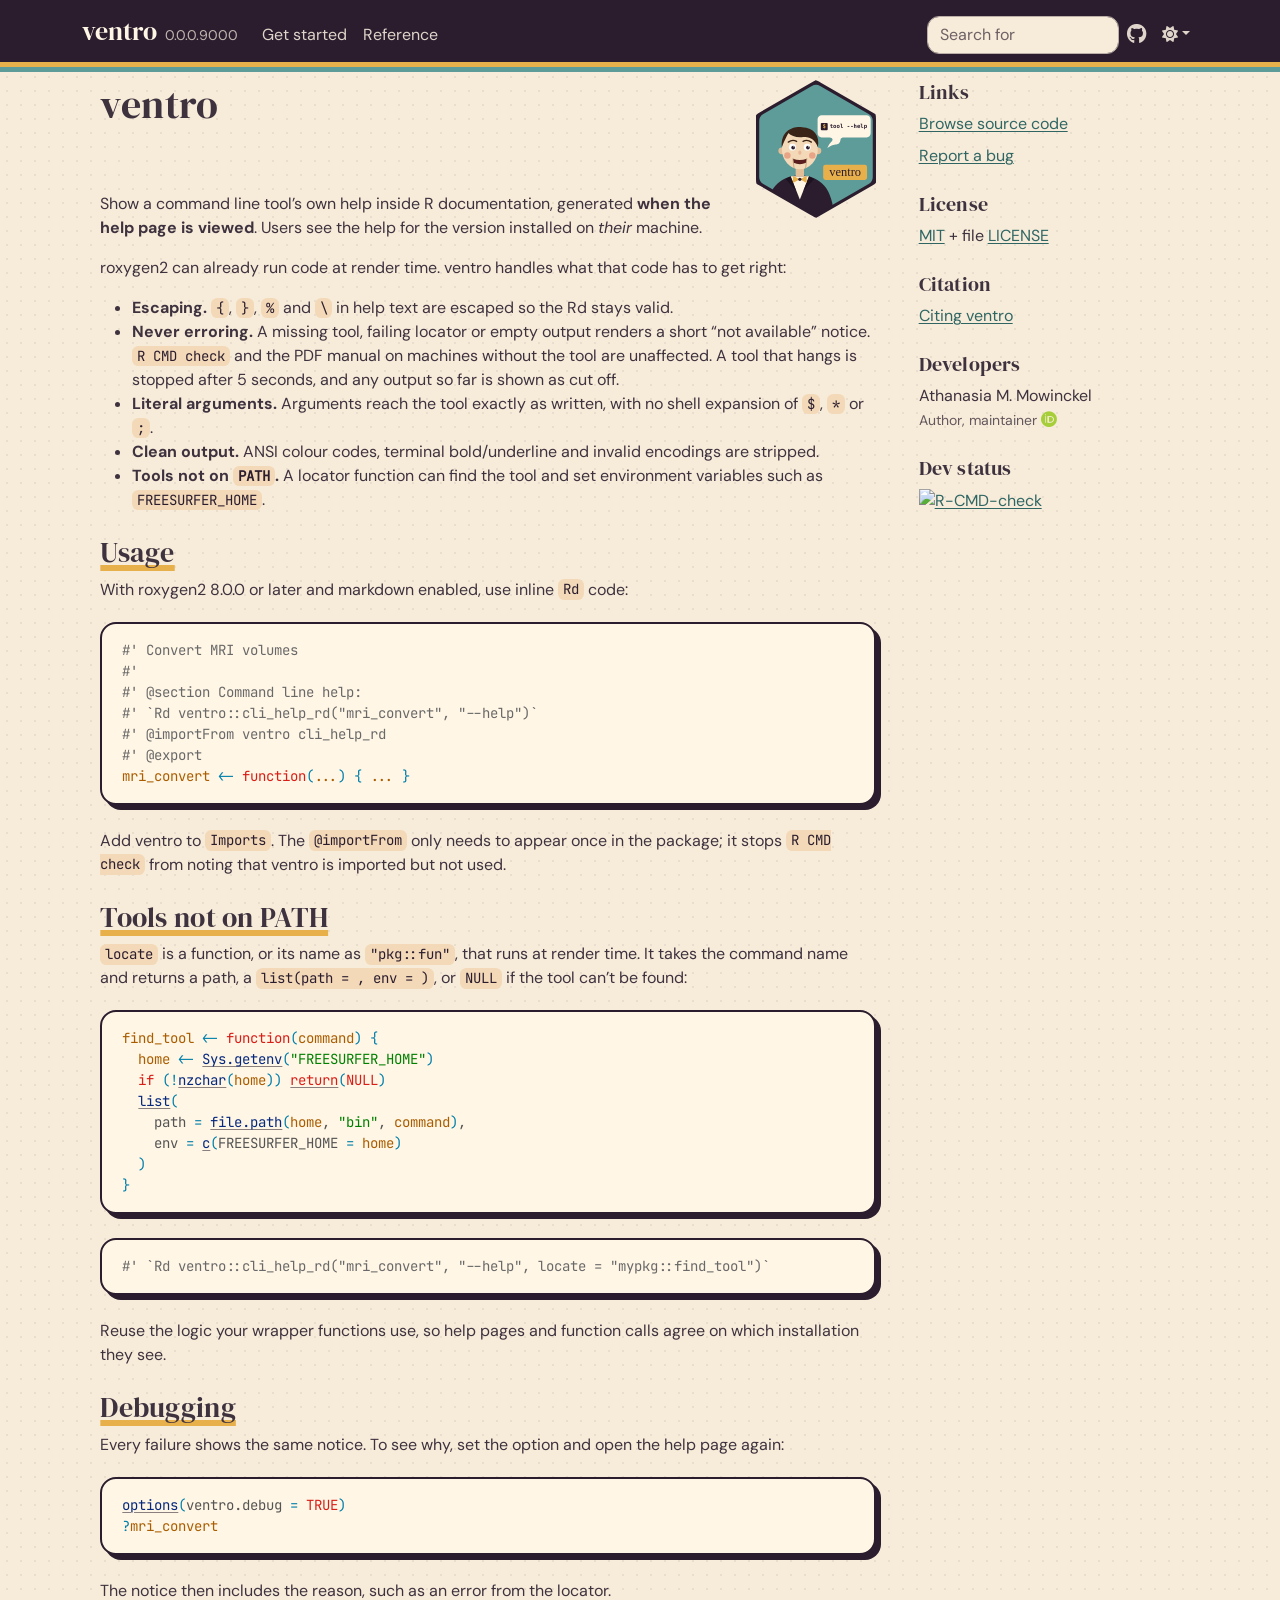
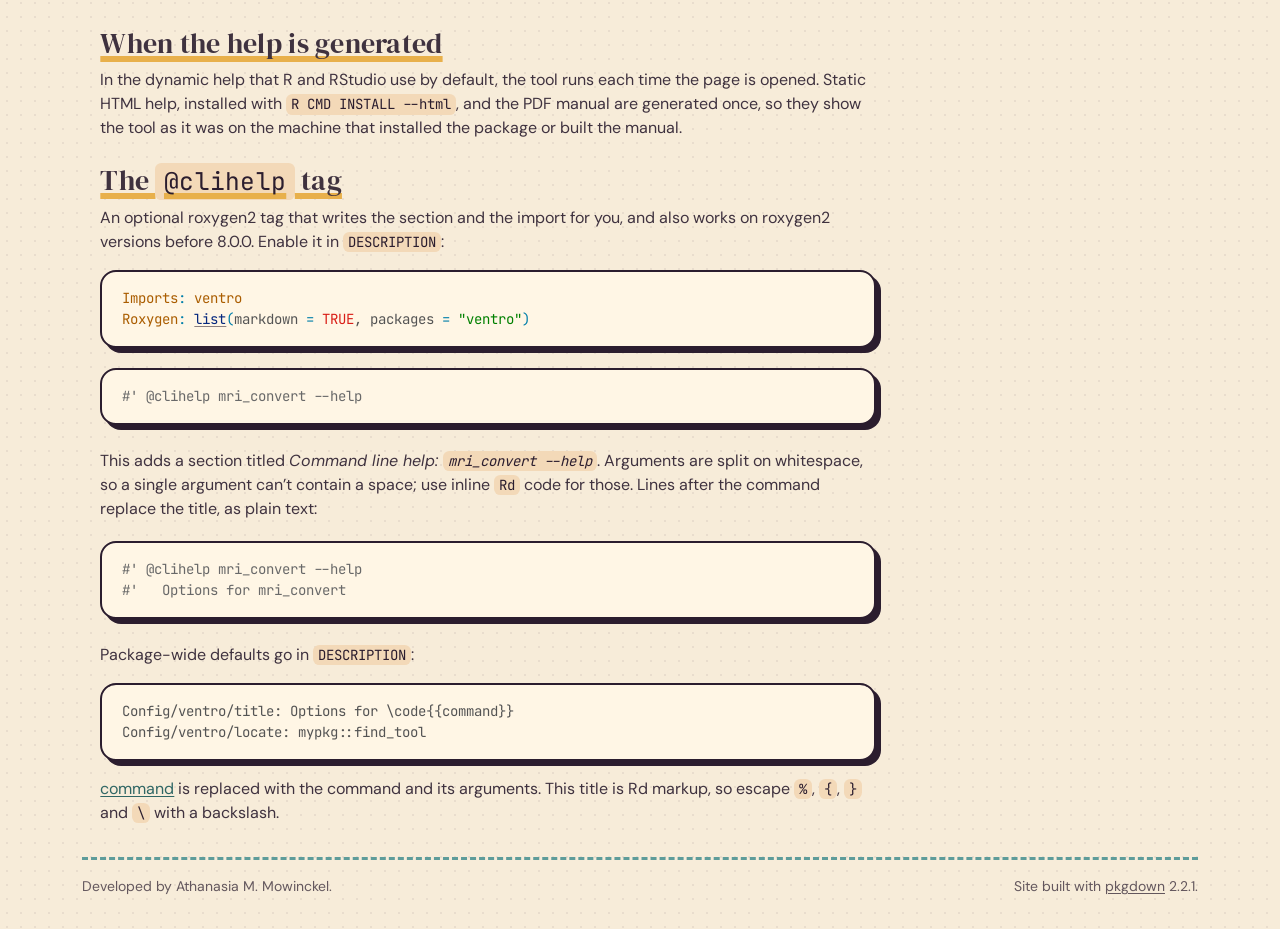
==== index.html @ 46b1bdf6 "Deploying to gh-pages from @ drmowinckels/ventro@b369089d7b73c45ef533a96c1cea7f0f70093942 🚀" ====
<!DOCTYPE html>
<!-- Generated by pkgdown: do not edit by hand --><html lang="en">
<head>
<meta charset="UTF-8">
<meta http-equiv="X-UA-Compatible" content="IE=edge">
<meta name="viewport" content="width=device-width, initial-scale=1, shrink-to-fit=no">
<title>Let Command Line Tools Speak in R Help Pages • ventro</title>
<script src="lightswitch.js"></script><script src="deps/jquery-3.6.0/jquery-3.6.0.min.js"></script><meta name="viewport" content="width=device-width, initial-scale=1, shrink-to-fit=no">
<link href="deps/bootstrap-5.3.8/bootstrap.min.css" rel="stylesheet">
<script src="deps/bootstrap-5.3.8/bootstrap.bundle.min.js"></script><link href="deps/DM_Sans-0.4.10/font.css" rel="stylesheet">
<link href="deps/JetBrains_Mono-0.4.10/font.css" rel="stylesheet">
<link href="deps/DM_Serif_Display-0.4.10/font.css" rel="stylesheet">
<link href="deps/font-awesome-6.5.2/css/all.min.css" rel="stylesheet">
<link href="deps/font-awesome-6.5.2/css/v4-shims.min.css" rel="stylesheet">
<script src="deps/headroom-0.11.0/headroom.min.js"></script><script src="deps/headroom-0.11.0/jQuery.headroom.min.js"></script><script src="deps/bootstrap-toc-1.0.1/bootstrap-toc.min.js"></script><script src="deps/clipboard.js-2.0.11/clipboard.min.js"></script><script src="deps/search-1.0.0/autocomplete.jquery.min.js"></script><script src="deps/search-1.0.0/fuse.min.js"></script><script src="deps/search-1.0.0/mark.min.js"></script><!-- pkgdown --><script src="pkgdown.js"></script><meta property="og:title" content="Let Command Line Tools Speak in R Help Pages">
<meta name="description" content="Embeds the help output of a command line tool into R help pages at render time, so help reflects the tool installed on the users machine when the page is viewed. Output is escaped for Rd, cleaned of terminal formatting, and replaced by a short notice when the tool is missing, so rendering never fails. Use it from roxygen2 inline Rd code, or through the optional @clihelp' tag.">
<meta property="og:description" content="Embeds the help output of a command line tool into R help pages at render time, so help reflects the tool installed on the users machine when the page is viewed. Output is escaped for Rd, cleaned of terminal formatting, and replaced by a short notice when the tool is missing, so rendering never fails. Use it from roxygen2 inline Rd code, or through the optional @clihelp' tag.">
<meta property="og:image" content="https://drmowinckels.github.io/ventro/logo.svg">
</head>
<body>
    <a href="#main" class="visually-hidden-focusable">Skip to contents</a>


    <nav class="navbar navbar-expand-lg fixed-top " aria-label="Site navigation"><div class="container">

    <a class="navbar-brand me-2" href="index.html">ventro</a>

    <small class="nav-text text-muted me-auto" data-bs-toggle="tooltip" data-bs-placement="bottom" title="">0.0.0.9000</small>


    <button class="navbar-toggler" type="button" data-bs-toggle="collapse" data-bs-target="#navbar" aria-controls="navbar" aria-expanded="false" aria-label="Toggle navigation">
      <span class="navbar-toggler-icon"></span>
    </button>

    <div id="navbar" class="collapse navbar-collapse ms-3">
      <ul class="navbar-nav me-auto">
<li class="nav-item"><a class="nav-link" href="articles/ventro.html">Get started</a></li>
<li class="nav-item"><a class="nav-link" href="reference/index.html">Reference</a></li>
      </ul>
<ul class="navbar-nav">
<li class="nav-item"><form class="form-inline" role="search">
 <input class="form-control" type="search" name="search-input" id="search-input" autocomplete="off" aria-label="Search site" placeholder="Search for" data-search-index="search.json">
</form></li>
<li class="nav-item"><a class="external-link nav-link" href="https://github.com/drmowinckels/ventro/" aria-label="GitHub"><span class="fa fab fa-github fa-lg"></span></a></li>
<li class="nav-item dropdown">
  <button class="nav-link dropdown-toggle" type="button" id="dropdown-lightswitch" data-bs-toggle="dropdown" aria-expanded="false" aria-haspopup="true" aria-label="Light switch"><span class="fa fa-sun"></span></button>
  <ul class="dropdown-menu dropdown-menu-end" aria-labelledby="dropdown-lightswitch">
<li><button class="dropdown-item" data-bs-theme-value="light"><span class="fa fa-sun"></span> Light</button></li>
    <li><button class="dropdown-item" data-bs-theme-value="dark"><span class="fa fa-moon"></span> Dark</button></li>
    <li><button class="dropdown-item" data-bs-theme-value="auto"><span class="fa fa-adjust"></span> Auto</button></li>
  </ul>
</li>
      </ul>
</div>


  </div>
</nav><div class="container template-home">
<div class="row">
  <main id="main" class="col-md-9"><div class="section level1">
<div class="page-header">
<img src="logo.svg" class="logo" alt=""><h1 id="ventro-">ventro <a class="anchor" aria-label="anchor" href="#ventro-"></a>
</h1>
</div>
<!-- badges: start -->

<p>Show a command line tool’s own help inside R documentation, generated <strong>when the help page is viewed</strong>. Users see the help for the version installed on <em>their</em> machine.</p>
<p>roxygen2 can already run code at render time. ventro handles what that code has to get right:</p>
<ul>
<li>
<strong>Escaping.</strong> <code>{</code>, <code>}</code>, <code>%</code> and <code>\</code> in help text are escaped so the Rd stays valid.</li>
<li>
<strong>Never erroring.</strong> A missing tool, failing locator or empty output renders a short “not available” notice. <code>R CMD check</code> and the PDF manual on machines without the tool are unaffected. A tool that hangs is stopped after 5 seconds, and any output so far is shown as cut off.</li>
<li>
<strong>Literal arguments.</strong> Arguments reach the tool exactly as written, with no shell expansion of <code>$</code>, <code>*</code> or <code>;</code>.</li>
<li>
<strong>Clean output.</strong> ANSI colour codes, terminal bold/underline and invalid encodings are stripped.</li>
<li>
<strong>Tools not on <code>PATH</code>.</strong> A locator function can find the tool and set environment variables such as <code>FREESURFER_HOME</code>.</li>
</ul>
<div class="section level2">
<h2 id="usage">Usage<a class="anchor" aria-label="anchor" href="#usage"></a>
</h2>
<p>With roxygen2 8.0.0 or later and markdown enabled, use inline <code>Rd</code> code:</p>
<div class="sourceCode" id="cb1"><pre class="downlit sourceCode r">
<code class="sourceCode R"><span><span class="co">#' Convert MRI volumes</span></span>
<span><span class="co">#'</span></span>
<span><span class="co">#' @section Command line help:</span></span>
<span><span class="co">#' `Rd ventro::cli_help_rd("mri_convert", "--help")`</span></span>
<span><span class="co">#' @importFrom ventro cli_help_rd</span></span>
<span><span class="co">#' @export</span></span>
<span><span class="va">mri_convert</span> <span class="op">&lt;-</span> <span class="kw">function</span><span class="op">(</span><span class="va">...</span><span class="op">)</span> <span class="op">{</span> <span class="va">...</span> <span class="op">}</span></span></code></pre></div>
<p>Add ventro to <code>Imports</code>. The <code>@importFrom</code> only needs to appear once in the package; it stops <code>R CMD check</code> from noting that ventro is imported but not used.</p>
</div>
<div class="section level2">
<h2 id="tools-not-on-path">Tools not on PATH<a class="anchor" aria-label="anchor" href="#tools-not-on-path"></a>
</h2>
<p><code>locate</code> is a function, or its name as <code>"pkg::fun"</code>, that runs at render time. It takes the command name and returns a path, a <code>list(path = , env = )</code>, or <code>NULL</code> if the tool can’t be found:</p>
<div class="sourceCode" id="cb2"><pre class="downlit sourceCode r">
<code class="sourceCode R"><span><span class="va">find_tool</span> <span class="op">&lt;-</span> <span class="kw">function</span><span class="op">(</span><span class="va">command</span><span class="op">)</span> <span class="op">{</span></span>
<span>  <span class="va">home</span> <span class="op">&lt;-</span> <span class="fu"><a href="https://rdrr.io/r/base/Sys.getenv.html" class="external-link">Sys.getenv</a></span><span class="op">(</span><span class="st">"FREESURFER_HOME"</span><span class="op">)</span></span>
<span>  <span class="kw">if</span> <span class="op">(</span><span class="op">!</span><span class="fu"><a href="https://rdrr.io/r/base/nchar.html" class="external-link">nzchar</a></span><span class="op">(</span><span class="va">home</span><span class="op">)</span><span class="op">)</span> <span class="kw"><a href="https://rdrr.io/r/base/function.html" class="external-link">return</a></span><span class="op">(</span><span class="cn">NULL</span><span class="op">)</span></span>
<span>  <span class="fu"><a href="https://rdrr.io/r/base/list.html" class="external-link">list</a></span><span class="op">(</span></span>
<span>    path <span class="op">=</span> <span class="fu"><a href="https://rdrr.io/r/base/file.path.html" class="external-link">file.path</a></span><span class="op">(</span><span class="va">home</span>, <span class="st">"bin"</span>, <span class="va">command</span><span class="op">)</span>,</span>
<span>    env <span class="op">=</span> <span class="fu"><a href="https://rdrr.io/r/base/c.html" class="external-link">c</a></span><span class="op">(</span>FREESURFER_HOME <span class="op">=</span> <span class="va">home</span><span class="op">)</span></span>
<span>  <span class="op">)</span></span>
<span><span class="op">}</span></span></code></pre></div>
<div class="sourceCode" id="cb3"><pre class="downlit sourceCode r">
<code class="sourceCode R"><span><span class="co">#' `Rd ventro::cli_help_rd("mri_convert", "--help", locate = "mypkg::find_tool")`</span></span></code></pre></div>
<p>Reuse the logic your wrapper functions use, so help pages and function calls agree on which installation they see.</p>
</div>
<div class="section level2">
<h2 id="debugging">Debugging<a class="anchor" aria-label="anchor" href="#debugging"></a>
</h2>
<p>Every failure shows the same notice. To see why, set the option and open the help page again:</p>
<div class="sourceCode" id="cb4"><pre class="downlit sourceCode r">
<code class="sourceCode R"><span><span class="fu"><a href="https://rdrr.io/r/base/options.html" class="external-link">options</a></span><span class="op">(</span>ventro.debug <span class="op">=</span> <span class="cn">TRUE</span><span class="op">)</span></span>
<span><span class="op">?</span><span class="va">mri_convert</span></span></code></pre></div>
<p>The notice then includes the reason, such as an error from the locator.</p>
</div>
<div class="section level2">
<h2 id="when-the-help-is-generated">When the help is generated<a class="anchor" aria-label="anchor" href="#when-the-help-is-generated"></a>
</h2>
<p>In the dynamic help that R and RStudio use by default, the tool runs each time the page is opened. Static HTML help, installed with <code>R CMD INSTALL --html</code>, and the PDF manual are generated once, so they show the tool as it was on the machine that installed the package or built the manual.</p>
</div>
<div class="section level2">
<h2 id="the-clihelp-tag">The <code>@clihelp</code> tag<a class="anchor" aria-label="anchor" href="#the-clihelp-tag"></a>
</h2>
<p>An optional roxygen2 tag that writes the section and the import for you, and also works on roxygen2 versions before 8.0.0. Enable it in <code>DESCRIPTION</code>:</p>
<pre><code><span><span class="va">Imports</span><span class="op">:</span> <span class="va">ventro</span></span>
<span><span class="va">Roxygen</span><span class="op">:</span> <span class="fu"><a href="https://rdrr.io/r/base/list.html" class="external-link">list</a></span><span class="op">(</span>markdown <span class="op">=</span> <span class="cn">TRUE</span>, packages <span class="op">=</span> <span class="st">"ventro"</span><span class="op">)</span></span></code></pre>
<div class="sourceCode" id="cb6"><pre class="downlit sourceCode r">
<code class="sourceCode R"><span><span class="co">#' @clihelp mri_convert --help</span></span></code></pre></div>
<p>This adds a section titled <em>Command line help: <code>mri_convert --help</code></em>. Arguments are split on whitespace, so a single argument can’t contain a space; use inline <code>Rd</code> code for those. Lines after the command replace the title, as plain text:</p>
<div class="sourceCode" id="cb7"><pre class="downlit sourceCode r">
<code class="sourceCode R"><span><span class="co">#' @clihelp mri_convert --help</span></span>
<span><span class="co">#'   Options for mri_convert</span></span></code></pre></div>
<p>Package-wide defaults go in <code>DESCRIPTION</code>:</p>
<pre><code>Config/ventro/title: Options for \code{{command}}
Config/ventro/locate: mypkg::find_tool</code></pre>
<p><a href="https://bayesiandemography.github.io/command/" class="external-link">command</a> is replaced with the command and its arguments. This title is Rd markup, so escape <code>%</code>, <code>{</code>, <code>}</code> and <code>\</code> with a backslash.</p>
</div>
</div>
  </main><aside class="col-md-3"><div class="links">
<h2 data-toc-skip>Links</h2>
<ul class="list-unstyled">
<li><a href="https://github.com/drmowinckels/ventro/" class="external-link">Browse source code</a></li>
<li><a href="https://github.com/drmowinckels/ventro/issues" class="external-link">Report a bug</a></li>
</ul>
</div>

<div class="license">
<h2 data-toc-skip>License</h2>
<ul class="list-unstyled">
<li>
<a href="https://opensource.org/licenses/mit-license.php" class="external-link">MIT</a> + file <a href="LICENSE-text.html">LICENSE</a>
</li>
</ul>
</div>


<div class="citation">
<h2 data-toc-skip>Citation</h2>
<ul class="list-unstyled">
<li><a href="authors.html#citation">Citing ventro</a></li>
</ul>
</div>

<div class="developers">
<h2 data-toc-skip>Developers</h2>
<ul class="list-unstyled">
<li>Athanasia M. Mowinckel <br><small class="roles"> Author, maintainer </small> <a href="https://orcid.org/0000-0002-5756-0223" target="orcid.widget" aria-label="ORCID" class="external-link"><span class="fab fa-orcid orcid" aria-hidden="true"></span></a>  </li>
</ul>
</div>

<div class="dev-status">
<h2 data-toc-skip>Dev status</h2>
<ul class="list-unstyled">
<li><a href="https://github.com/drmowinckels/ventro/actions/workflows/R-CMD-check.yaml" class="external-link"><img src="https://github.com/drmowinckels/ventro/actions/workflows/R-CMD-check.yaml/badge.svg" alt="R-CMD-check"></a></li>
</ul>
</div>

  </aside>
</div>


    <footer><div class="pkgdown-footer-left">
  <p>Developed by Athanasia M. Mowinckel.</p>
</div>

<div class="pkgdown-footer-right">
  <p>Site built with <a href="https://pkgdown.r-lib.org/" class="external-link">pkgdown</a> 2.2.1.</p>
</div>

    </footer>
</div>





  </body>
</html>
---- deps/DM_Sans-0.4.10/font.css ----
/* latin-ext */
@font-face {
  font-family: 'DM Sans';
  font-style: italic;
  font-weight: 400;
  font-display: swap;
  src: url(rP2Wp2ywxg089UriCZaSExd86J3t9jz86MvyyKK58VXh.woff2) format('woff2');
  unicode-range: U+0100-02BA, U+02BD-02C5, U+02C7-02CC, U+02CE-02D7, U+02DD-02FF, U+0304, U+0308, U+0329, U+1D00-1DBF, U+1E00-1E9F, U+1EF2-1EFF, U+2020, U+20A0-20AB, U+20AD-20C4, U+2113, U+2C60-2C7F, U+A720-A7FF;
}
/* latin */
@font-face {
  font-family: 'DM Sans';
  font-style: italic;
  font-weight: 400;
  font-display: swap;
  src: url(rP2Wp2ywxg089UriCZaSExd86J3t9jz86MvyyKy58Q.woff2) format('woff2');
  unicode-range: U+0000-00FF, U+0131, U+0152-0153, U+02BB-02BC, U+02C6, U+02DA, U+02DC, U+0304, U+0308, U+0329, U+2000-206F, U+20AC, U+2122, U+2191, U+2193, U+2212, U+2215, U+FEFF, U+FFFD;
}
/* latin-ext */
@font-face {
  font-family: 'DM Sans';
  font-style: italic;
  font-weight: 700;
  font-display: swap;
  src: url(rP2Wp2ywxg089UriCZaSExd86J3t9jz86MvyyKK58VXh.woff2) format('woff2');
  unicode-range: U+0100-02BA, U+02BD-02C5, U+02C7-02CC, U+02CE-02D7, U+02DD-02FF, U+0304, U+0308, U+0329, U+1D00-1DBF, U+1E00-1E9F, U+1EF2-1EFF, U+2020, U+20A0-20AB, U+20AD-20C4, U+2113, U+2C60-2C7F, U+A720-A7FF;
}
/* latin */
@font-face {
  font-family: 'DM Sans';
  font-style: italic;
  font-weight: 700;
  font-display: swap;
  src: url(rP2Wp2ywxg089UriCZaSExd86J3t9jz86MvyyKy58Q.woff2) format('woff2');
  unicode-range: U+0000-00FF, U+0131, U+0152-0153, U+02BB-02BC, U+02C6, U+02DA, U+02DC, U+0304, U+0308, U+0329, U+2000-206F, U+20AC, U+2122, U+2191, U+2193, U+2212, U+2215, U+FEFF, U+FFFD;
}
/* latin-ext */
@font-face {
  font-family: 'DM Sans';
  font-style: normal;
  font-weight: 400;
  font-display: swap;
  src: url(rP2Yp2ywxg089UriI5-g4vlH9VoD8Cmcqbu6-K6h9Q.woff2) format('woff2');
  unicode-range: U+0100-02BA, U+02BD-02C5, U+02C7-02CC, U+02CE-02D7, U+02DD-02FF, U+0304, U+0308, U+0329, U+1D00-1DBF, U+1E00-1E9F, U+1EF2-1EFF, U+2020, U+20A0-20AB, U+20AD-20C4, U+2113, U+2C60-2C7F, U+A720-A7FF;
}
/* latin */
@font-face {
  font-family: 'DM Sans';
  font-style: normal;
  font-weight: 400;
  font-display: swap;
  src: url(rP2Yp2ywxg089UriI5-g4vlH9VoD8Cmcqbu0-K4.woff2) format('woff2');
  unicode-range: U+0000-00FF, U+0131, U+0152-0153, U+02BB-02BC, U+02C6, U+02DA, U+02DC, U+0304, U+0308, U+0329, U+2000-206F, U+20AC, U+2122, U+2191, U+2193, U+2212, U+2215, U+FEFF, U+FFFD;
}
/* latin-ext */
@font-face {
  font-family: 'DM Sans';
  font-style: normal;
  font-weight: 700;
  font-display: swap;
  src: url(rP2Yp2ywxg089UriI5-g4vlH9VoD8Cmcqbu6-K6h9Q.woff2) format('woff2');
  unicode-range: U+0100-02BA, U+02BD-02C5, U+02C7-02CC, U+02CE-02D7, U+02DD-02FF, U+0304, U+0308, U+0329, U+1D00-1DBF, U+1E00-1E9F, U+1EF2-1EFF, U+2020, U+20A0-20AB, U+20AD-20C4, U+2113, U+2C60-2C7F, U+A720-A7FF;
}
/* latin */
@font-face {
  font-family: 'DM Sans';
  font-style: normal;
  font-weight: 700;
  font-display: swap;
  src: url(rP2Yp2ywxg089UriI5-g4vlH9VoD8Cmcqbu0-K4.woff2) format('woff2');
  unicode-range: U+0000-00FF, U+0131, U+0152-0153, U+02BB-02BC, U+02C6, U+02DA, U+02DC, U+0304, U+0308, U+0329, U+2000-206F, U+20AC, U+2122, U+2191, U+2193, U+2212, U+2215, U+FEFF, U+FFFD;
}
---- deps/JetBrains_Mono-0.4.10/font.css ----
/* cyrillic-ext */
@font-face {
  font-family: 'JetBrains Mono';
  font-style: normal;
  font-weight: 400;
  font-display: swap;
  src: url(tDbY2o-flEEny0FZhsfKu5WU4zr3E_BX0PnT8RD8yKxTN1OVgaY.woff2) format('woff2');
  unicode-range: U+0460-052F, U+1C80-1C8A, U+20B4, U+2DE0-2DFF, U+A640-A69F, U+FE2E-FE2F;
}
/* cyrillic */
@font-face {
  font-family: 'JetBrains Mono';
  font-style: normal;
  font-weight: 400;
  font-display: swap;
  src: url(tDbY2o-flEEny0FZhsfKu5WU4zr3E_BX0PnT8RD8yKxTPlOVgaY.woff2) format('woff2');
  unicode-range: U+0301, U+0400-045F, U+0490-0491, U+04B0-04B1, U+2116;
}
/* greek */
@font-face {
  font-family: 'JetBrains Mono';
  font-style: normal;
  font-weight: 400;
  font-display: swap;
  src: url(tDbY2o-flEEny0FZhsfKu5WU4zr3E_BX0PnT8RD8yKxTOVOVgaY.woff2) format('woff2');
  unicode-range: U+0370-0377, U+037A-037F, U+0384-038A, U+038C, U+038E-03A1, U+03A3-03FF;
}
/* vietnamese */
@font-face {
  font-family: 'JetBrains Mono';
  font-style: normal;
  font-weight: 400;
  font-display: swap;
  src: url(tDbY2o-flEEny0FZhsfKu5WU4zr3E_BX0PnT8RD8yKxTNVOVgaY.woff2) format('woff2');
  unicode-range: U+0102-0103, U+0110-0111, U+0128-0129, U+0168-0169, U+01A0-01A1, U+01AF-01B0, U+0300-0301, U+0303-0304, U+0308-0309, U+0323, U+0329, U+1EA0-1EF9, U+20AB;
}
/* latin-ext */
@font-face {
  font-family: 'JetBrains Mono';
  font-style: normal;
  font-weight: 400;
  font-display: swap;
  src: url(tDbY2o-flEEny0FZhsfKu5WU4zr3E_BX0PnT8RD8yKxTNFOVgaY.woff2) format('woff2');
  unicode-range: U+0100-02BA, U+02BD-02C5, U+02C7-02CC, U+02CE-02D7, U+02DD-02FF, U+0304, U+0308, U+0329, U+1D00-1DBF, U+1E00-1E9F, U+1EF2-1EFF, U+2020, U+20A0-20AB, U+20AD-20C4, U+2113, U+2C60-2C7F, U+A720-A7FF;
}
/* latin */
@font-face {
  font-family: 'JetBrains Mono';
  font-style: normal;
  font-weight: 400;
  font-display: swap;
  src: url(tDbY2o-flEEny0FZhsfKu5WU4zr3E_BX0PnT8RD8yKxTOlOV.woff2) format('woff2');
  unicode-range: U+0000-00FF, U+0131, U+0152-0153, U+02BB-02BC, U+02C6, U+02DA, U+02DC, U+0304, U+0308, U+0329, U+2000-206F, U+20AC, U+2122, U+2191, U+2193, U+2212, U+2215, U+FEFF, U+FFFD;
}
---- deps/DM_Serif_Display-0.4.10/font.css ----
/* latin-ext */
@font-face {
  font-family: 'DM Serif Display';
  font-style: normal;
  font-weight: 400;
  font-display: swap;
  src: url(-nFnOHM81r4j6k0gjAW3mujVU2B2G_5x0ujy.woff2) format('woff2');
  unicode-range: U+0100-02BA, U+02BD-02C5, U+02C7-02CC, U+02CE-02D7, U+02DD-02FF, U+0304, U+0308, U+0329, U+1D00-1DBF, U+1E00-1E9F, U+1EF2-1EFF, U+2020, U+20A0-20AB, U+20AD-20C4, U+2113, U+2C60-2C7F, U+A720-A7FF;
}
/* latin */
@font-face {
  font-family: 'DM Serif Display';
  font-style: normal;
  font-weight: 400;
  font-display: swap;
  src: url(-nFnOHM81r4j6k0gjAW3mujVU2B2G_Bx0g.woff2) format('woff2');
  unicode-range: U+0000-00FF, U+0131, U+0152-0153, U+02BB-02BC, U+02C6, U+02DA, U+02DC, U+0304, U+0308, U+0329, U+2000-206F, U+20AC, U+2122, U+2191, U+2193, U+2212, U+2215, U+FEFF, U+FFFD;
}
---- deps/font-awesome-6.5.2/css/v4-shims.min.css ----
/*!
 * Font Awesome Free 6.5.2 by @fontawesome - https://fontawesome.com
 * License - https://fontawesome.com/license/free (Icons: CC BY 4.0, Fonts: SIL OFL 1.1, Code: MIT License)
 * Copyright 2024 Fonticons, Inc.
 */
.fa.fa-glass:before{content:"\f000"}.fa.fa-envelope-o{font-family:"Font Awesome 6 Free";font-weight:400}.fa.fa-envelope-o:before{content:"\f0e0"}.fa.fa-star-o{font-family:"Font Awesome 6 Free";font-weight:400}.fa.fa-star-o:before{content:"\f005"}.fa.fa-close:before,.fa.fa-remove:before{content:"\f00d"}.fa.fa-gear:before{content:"\f013"}.fa.fa-trash-o{font-family:"Font Awesome 6 Free";font-weight:400}.fa.fa-trash-o:before{content:"\f2ed"}.fa.fa-home:before{content:"\f015"}.fa.fa-file-o{font-family:"Font Awesome 6 Free";font-weight:400}.fa.fa-file-o:before{content:"\f15b"}.fa.fa-clock-o{font-family:"Font Awesome 6 Free";font-weight:400}.fa.fa-clock-o:before{content:"\f017"}.fa.fa-arrow-circle-o-down{font-family:"Font Awesome 6 Free";font-weight:400}.fa.fa-arrow-circle-o-down:before{content:"\f358"}.fa.fa-arrow-circle-o-up{font-family:"Font Awesome 6 Free";font-weight:400}.fa.fa-arrow-circle-o-up:before{content:"\f35b"}.fa.fa-play-circle-o{font-family:"Font Awesome 6 Free";font-weight:400}.fa.fa-play-circle-o:before{content:"\f144"}.fa.fa-repeat:before,.fa.fa-rotate-right:before{content:"\f01e"}.fa.fa-refresh:before{content:"\f021"}.fa.fa-list-alt{font-family:"Font Awesome 6 Free";font-weight:400}.fa.fa-list-alt:before{content:"\f022"}.fa.fa-dedent:before{content:"\f03b"}.fa.fa-video-camera:before{content:"\f03d"}.fa.fa-picture-o{font-family:"Font Awesome 6 Free";font-weight:400}.fa.fa-picture-o:before{content:"\f03e"}.fa.fa-photo{font-family:"Font Awesome 6 Free";font-weight:400}.fa.fa-photo:before{content:"\f03e"}.fa.fa-image{font-family:"Font Awesome 6 Free";font-weight:400}.fa.fa-image:before{content:"\f03e"}.fa.fa-map-marker:before{content:"\f3c5"}.fa.fa-pencil-square-o{font-family:"Font Awesome 6 Free";font-weight:400}.fa.fa-pencil-square-o:before{content:"\f044"}.fa.fa-edit{font-family:"Font Awesome 6 Free";font-weight:400}.fa.fa-edit:before{content:"\f044"}.fa.fa-share-square-o:before{content:"\f14d"}.fa.fa-check-square-o{font-family:"Font Awesome 6 Free";font-weight:400}.fa.fa-check-square-o:before{content:"\f14a"}.fa.fa-arrows:before{content:"\f0b2"}.fa.fa-times-circle-o{font-family:"Font Awesome 6 Free";font-weight:400}.fa.fa-times-circle-o:before{content:"\f057"}.fa.fa-check-circle-o{font-family:"Font Awesome 6 Free";font-weight:400}.fa.fa-check-circle-o:before{content:"\f058"}.fa.fa-mail-forward:before{content:"\f064"}.fa.fa-expand:before{content:"\f424"}.fa.fa-compress:before{content:"\f422"}.fa.fa-eye,.fa.fa-eye-slash{font-family:"Font Awesome 6 Free";font-weight:400}.fa.fa-warning:before{content:"\f071"}.fa.fa-calendar:before{content:"\f073"}.fa.fa-arrows-v:before{content:"\f338"}.fa.fa-arrows-h:before{content:"\f337"}.fa.fa-bar-chart-o:before,.fa.fa-bar-chart:before{content:"\e0e3"}.fa.fa-twitter-square{font-family:"Font Awesome 6 Brands";font-weight:400}.fa.fa-twitter-square:before{content:"\f081"}.fa.fa-facebook-square{font-family:"Font Awesome 6 Brands";font-weight:400}.fa.fa-facebook-square:before{content:"\f082"}.fa.fa-gears:before{content:"\f085"}.fa.fa-thumbs-o-up{font-family:"Font Awesome 6 Free";font-weight:400}.fa.fa-thumbs-o-up:before{content:"\f164"}.fa.fa-thumbs-o-down{font-family:"Font Awesome 6 Free";font-weight:400}.fa.fa-thumbs-o-down:before{content:"\f165"}.fa.fa-heart-o{font-family:"Font Awesome 6 Free";font-weight:400}.fa.fa-heart-o:before{content:"\f004"}.fa.fa-sign-out:before{content:"\f2f5"}.fa.fa-linkedin-square{font-family:"Font Awesome 6 Brands";font-weight:400}.fa.fa-linkedin-square:before{content:"\f08c"}.fa.fa-thumb-tack:before{content:"\f08d"}.fa.fa-external-link:before{content:"\f35d"}.fa.fa-sign-in:before{content:"\f2f6"}.fa.fa-github-square{font-family:"Font Awesome 6 Brands";font-weight:400}.fa.fa-github-square:before{content:"\f092"}.fa.fa-lemon-o{font-family:"Font Awesome 6 Free";font-weight:400}.fa.fa-lemon-o:before{content:"\f094"}.fa.fa-square-o{font-family:"Font Awesome 6 Free";font-weight:400}.fa.fa-square-o:before{content:"\f0c8"}.fa.fa-bookmark-o{font-family:"Font Awesome 6 Free";font-weight:400}.fa.fa-bookmark-o:before{content:"\f02e"}.fa.fa-facebook,.fa.fa-twitter{font-family:"Font Awesome 6 Brands";font-weight:400}.fa.fa-facebook:before{content:"\f39e"}.fa.fa-facebook-f{font-family:"Font Awesome 6 Brands";font-weight:400}.fa.fa-facebook-f:before{content:"\f39e"}.fa.fa-github{font-family:"Font Awesome 6 Brands";font-weight:400}.fa.fa-credit-card{font-family:"Font Awesome 6 Free";font-weight:400}.fa.fa-feed:before{content:"\f09e"}.fa.fa-hdd-o{font-family:"Font Awesome 6 Free";font-weight:400}.fa.fa-hdd-o:before{content:"\f0a0"}.fa.fa-hand-o-right{font-family:"Font Awesome 6 Free";font-weight:400}.fa.fa-hand-o-right:before{content:"\f0a4"}.fa.fa-hand-o-left{font-family:"Font Awesome 6 Free";font-weight:400}.fa.fa-hand-o-left:before{content:"\f0a5"}.fa.fa-hand-o-up{font-family:"Font Awesome 6 Free";font-weight:400}.fa.fa-hand-o-up:before{content:"\f0a6"}.fa.fa-hand-o-down{font-family:"Font Awesome 6 Free";font-weight:400}.fa.fa-hand-o-down:before{content:"\f0a7"}.fa.fa-globe:before{content:"\f57d"}.fa.fa-tasks:before{content:"\f828"}.fa.fa-arrows-alt:before{content:"\f31e"}.fa.fa-group:before{content:"\f0c0"}.fa.fa-chain:before{content:"\f0c1"}.fa.fa-cut:before{content:"\f0c4"}.fa.fa-files-o{font-family:"Font Awesome 6 Free";font-weight:400}.fa.fa-files-o:before{content:"\f0c5"}.fa.fa-floppy-o{font-family:"Font Awesome 6 Free";font-weight:400}.fa.fa-floppy-o:before{content:"\f0c7"}.fa.fa-save{font-family:"Font Awesome 6 Free";font-weight:400}.fa.fa-save:before{content:"\f0c7"}.fa.fa-navicon:before,.fa.fa-reorder:before{content:"\f0c9"}.fa.fa-magic:before{content:"\e2ca"}.fa.fa-pinterest,.fa.fa-pinterest-square{font-family:"Font Awesome 6 Brands";font-weight:400}.fa.fa-pinterest-square:before{content:"\f0d3"}.fa.fa-google-plus-square{font-family:"Font Awesome 6 Brands";font-weight:400}.fa.fa-google-plus-square:before{content:"\f0d4"}.fa.fa-google-plus{font-family:"Font Awesome 6 Brands";font-weight:400}.fa.fa-google-plus:before{content:"\f0d5"}.fa.fa-money:before{content:"\f3d1"}.fa.fa-unsorted:before{content:"\f0dc"}.fa.fa-sort-desc:before{content:"\f0dd"}.fa.fa-sort-asc:before{content:"\f0de"}.fa.fa-linkedin{font-family:"Font Awesome 6 Brands";font-weight:400}.fa.fa-linkedin:before{content:"\f0e1"}.fa.fa-rotate-left:before{content:"\f0e2"}.fa.fa-legal:before{content:"\f0e3"}.fa.fa-dashboard:before,.fa.fa-tachometer:before{content:"\f625"}.fa.fa-comment-o{font-family:"Font Awesome 6 Free";font-weight:400}.fa.fa-comment-o:before{content:"\f075"}.fa.fa-comments-o{font-family:"Font Awesome 6 Free";font-weight:400}.fa.fa-comments-o:before{content:"\f086"}.fa.fa-flash:before{content:"\f0e7"}.fa.fa-clipboard:before{content:"\f0ea"}.fa.fa-lightbulb-o{font-family:"Font Awesome 6 Free";font-weight:400}.fa.fa-lightbulb-o:before{content:"\f0eb"}.fa.fa-exchange:before{content:"\f362"}.fa.fa-cloud-download:before{content:"\f0ed"}.fa.fa-cloud-upload:before{content:"\f0ee"}.fa.fa-bell-o{font-family:"Font Awesome 6 Free";font-weight:400}.fa.fa-bell-o:before{content:"\f0f3"}.fa.fa-cutlery:before{content:"\f2e7"}.fa.fa-file-text-o{font-family:"Font Awesome 6 Free";font-weight:400}.fa.fa-file-text-o:before{content:"\f15c"}.fa.fa-building-o{font-family:"Font Awesome 6 Free";font-weight:400}.fa.fa-building-o:before{content:"\f1ad"}.fa.fa-hospital-o{font-family:"Font Awesome 6 Free";font-weight:400}.fa.fa-hospital-o:before{content:"\f0f8"}.fa.fa-tablet:before{content:"\f3fa"}.fa.fa-mobile-phone:before,.fa.fa-mobile:before{content:"\f3cd"}.fa.fa-circle-o{font-family:"Font Awesome 6 Free";font-weight:400}.fa.fa-circle-o:before{content:"\f111"}.fa.fa-mail-reply:before{content:"\f3e5"}.fa.fa-github-alt{font-family:"Font Awesome 6 Brands";font-weight:400}.fa.fa-folder-o{font-family:"Font Awesome 6 Free";font-weight:400}.fa.fa-folder-o:before{content:"\f07b"}.fa.fa-folder-open-o{font-family:"Font Awesome 6 Free";font-weight:400}.fa.fa-folder-open-o:before{content:"\f07c"}.fa.fa-smile-o{font-family:"Font Awesome 6 Free";font-weight:400}.fa.fa-smile-o:before{content:"\f118"}.fa.fa-frown-o{font-family:"Font Awesome 6 Free";font-weight:400}.fa.fa-frown-o:before{content:"\f119"}.fa.fa-meh-o{font-family:"Font Awesome 6 Free";font-weight:400}.fa.fa-meh-o:before{content:"\f11a"}.fa.fa-keyboard-o{font-family:"Font Awesome 6 Free";font-weight:400}.fa.fa-keyboard-o:before{content:"\f11c"}.fa.fa-flag-o{font-family:"Font Awesome 6 Free";font-weight:400}.fa.fa-flag-o:before{content:"\f024"}.fa.fa-mail-reply-all:before{content:"\f122"}.fa.fa-star-half-o{font-family:"Font Awesome 6 Free";font-weight:400}.fa.fa-star-half-o:before{content:"\f5c0"}.fa.fa-star-half-empty{font-family:"Font Awesome 6 Free";font-weight:400}.fa.fa-star-half-empty:before{content:"\f5c0"}.fa.fa-star-half-full{font-family:"Font Awesome 6 Free";font-weight:400}.fa.fa-star-half-full:before{content:"\f5c0"}.fa.fa-code-fork:before{content:"\f126"}.fa.fa-chain-broken:before,.fa.fa-unlink:before{content:"\f127"}.fa.fa-calendar-o{font-family:"Font Awesome 6 Free";font-weight:400}.fa.fa-calendar-o:before{content:"\f133"}.fa.fa-css3,.fa.fa-html5,.fa.fa-maxcdn{font-family:"Font Awesome 6 Brands";font-weight:400}.fa.fa-unlock-alt:before{content:"\f09c"}.fa.fa-minus-square-o{font-family:"Font Awesome 6 Free";font-weight:400}.fa.fa-minus-square-o:before{content:"\f146"}.fa.fa-level-up:before{content:"\f3bf"}.fa.fa-level-down:before{content:"\f3be"}.fa.fa-pencil-square:before{content:"\f14b"}.fa.fa-external-link-square:before{content:"\f360"}.fa.fa-compass{font-family:"Font Awesome 6 Free";font-weight:400}.fa.fa-caret-square-o-down{font-family:"Font Awesome 6 Free";font-weight:400}.fa.fa-caret-square-o-down:before{content:"\f150"}.fa.fa-toggle-down{font-family:"Font Awesome 6 Free";font-weight:400}.fa.fa-toggle-down:before{content:"\f150"}.fa.fa-caret-square-o-up{font-family:"Font Awesome 6 Free";font-weight:400}.fa.fa-caret-square-o-up:before{content:"\f151"}.fa.fa-toggle-up{font-family:"Font Awesome 6 Free";font-weight:400}.fa.fa-toggle-up:before{content:"\f151"}.fa.fa-caret-square-o-right{font-family:"Font Awesome 6 Free";font-weight:400}.fa.fa-caret-square-o-right:before{content:"\f152"}.fa.fa-toggle-right{font-family:"Font Awesome 6 Free";font-weight:400}.fa.fa-toggle-right:before{content:"\f152"}.fa.fa-eur:before,.fa.fa-euro:before{content:"\f153"}.fa.fa-gbp:before{content:"\f154"}.fa.fa-dollar:before,.fa.fa-usd:before{content:"\24"}.fa.fa-inr:before,.fa.fa-rupee:before{content:"\e1bc"}.fa.fa-cny:before,.fa.fa-jpy:before,.fa.fa-rmb:before,.fa.fa-yen:before{content:"\f157"}.fa.fa-rouble:before,.fa.fa-rub:before,.fa.fa-ruble:before{content:"\f158"}.fa.fa-krw:before,.fa.fa-won:before{content:"\f159"}.fa.fa-bitcoin,.fa.fa-btc{font-family:"Font Awesome 6 Brands";font-weight:400}.fa.fa-bitcoin:before{content:"\f15a"}.fa.fa-file-text:before{content:"\f15c"}.fa.fa-sort-alpha-asc:before{content:"\f15d"}.fa.fa-sort-alpha-desc:before{content:"\f881"}.fa.fa-sort-amount-asc:before{content:"\f884"}.fa.fa-sort-amount-desc:before{content:"\f160"}.fa.fa-sort-numeric-asc:before{content:"\f162"}.fa.fa-sort-numeric-desc:before{content:"\f886"}.fa.fa-youtube-square{font-family:"Font Awesome 6 Brands";font-weight:400}.fa.fa-youtube-square:before{content:"\f431"}.fa.fa-xing,.fa.fa-xing-square,.fa.fa-youtube{font-family:"Font Awesome 6 Brands";font-weight:400}.fa.fa-xing-square:before{content:"\f169"}.fa.fa-youtube-play{font-family:"Font Awesome 6 Brands";font-weight:400}.fa.fa-youtube-play:before{content:"\f167"}.fa.fa-adn,.fa.fa-bitbucket,.fa.fa-bitbucket-square,.fa.fa-dropbox,.fa.fa-flickr,.fa.fa-instagram,.fa.fa-stack-overflow{font-family:"Font Awesome 6 Brands";font-weight:400}.fa.fa-bitbucket-square:before{content:"\f171"}.fa.fa-tumblr,.fa.fa-tumblr-square{font-family:"Font Awesome 6 Brands";font-weight:400}.fa.fa-tumblr-square:before{content:"\f174"}.fa.fa-long-arrow-down:before{content:"\f309"}.fa.fa-long-arrow-up:before{content:"\f30c"}.fa.fa-long-arrow-left:before{content:"\f30a"}.fa.fa-long-arrow-right:before{content:"\f30b"}.fa.fa-android,.fa.fa-apple,.fa.fa-dribbble,.fa.fa-foursquare,.fa.fa-gittip,.fa.fa-gratipay,.fa.fa-linux,.fa.fa-skype,.fa.fa-trello,.fa.fa-windows{font-family:"Font Awesome 6 Brands";font-weight:400}.fa.fa-gittip:before{content:"\f184"}.fa.fa-sun-o{font-family:"Font Awesome 6 Free";font-weight:400}.fa.fa-sun-o:before{content:"\f185"}.fa.fa-moon-o{font-family:"Font Awesome 6 Free";font-weight:400}.fa.fa-moon-o:before{content:"\f186"}.fa.fa-pagelines,.fa.fa-renren,.fa.fa-stack-exchange,.fa.fa-vk,.fa.fa-weibo{font-family:"Font Awesome 6 Brands";font-weight:400}.fa.fa-arrow-circle-o-right{font-family:"Font Awesome 6 Free";font-weight:400}.fa.fa-arrow-circle-o-right:before{content:"\f35a"}.fa.fa-arrow-circle-o-left{font-family:"Font Awesome 6 Free";font-weight:400}.fa.fa-arrow-circle-o-left:before{content:"\f359"}.fa.fa-caret-square-o-left{font-family:"Font Awesome 6 Free";font-weight:400}.fa.fa-caret-square-o-left:before{content:"\f191"}.fa.fa-toggle-left{font-family:"Font Awesome 6 Free";font-weight:400}.fa.fa-toggle-left:before{content:"\f191"}.fa.fa-dot-circle-o{font-family:"Font Awesome 6 Free";font-weight:400}.fa.fa-dot-circle-o:before{content:"\f192"}.fa.fa-vimeo-square{font-family:"Font Awesome 6 Brands";font-weight:400}.fa.fa-vimeo-square:before{content:"\f194"}.fa.fa-try:before,.fa.fa-turkish-lira:before{content:"\e2bb"}.fa.fa-plus-square-o{font-family:"Font Awesome 6 Free";font-weight:400}.fa.fa-plus-square-o:before{content:"\f0fe"}.fa.fa-openid,.fa.fa-slack,.fa.fa-wordpress{font-family:"Font Awesome 6 Brands";font-weight:400}.fa.fa-bank:before,.fa.fa-institution:before{content:"\f19c"}.fa.fa-mortar-board:before{content:"\f19d"}.fa.fa-google,.fa.fa-reddit,.fa.fa-reddit-square,.fa.fa-yahoo{font-family:"Font Awesome 6 Brands";font-weight:400}.fa.fa-reddit-square:before{content:"\f1a2"}.fa.fa-behance,.fa.fa-behance-square,.fa.fa-delicious,.fa.fa-digg,.fa.fa-drupal,.fa.fa-joomla,.fa.fa-pied-piper-alt,.fa.fa-pied-piper-pp,.fa.fa-stumbleupon,.fa.fa-stumbleupon-circle{font-family:"Font Awesome 6 Brands";font-weight:400}.fa.fa-behance-square:before{content:"\f1b5"}.fa.fa-steam,.fa.fa-steam-square{font-family:"Font Awesome 6 Brands";font-weight:400}.fa.fa-steam-square:before{content:"\f1b7"}.fa.fa-automobile:before{content:"\f1b9"}.fa.fa-cab:before{content:"\f1ba"}.fa.fa-deviantart,.fa.fa-soundcloud,.fa.fa-spotify{font-family:"Font Awesome 6 Brands";font-weight:400}.fa.fa-file-pdf-o{font-family:"Font Awesome 6 Free";font-weight:400}.fa.fa-file-pdf-o:before{content:"\f1c1"}.fa.fa-file-word-o{font-family:"Font Awesome 6 Free";font-weight:400}.fa.fa-file-word-o:before{content:"\f1c2"}.fa.fa-file-excel-o{font-family:"Font Awesome 6 Free";font-weight:400}.fa.fa-file-excel-o:before{content:"\f1c3"}.fa.fa-file-powerpoint-o{font-family:"Font Awesome 6 Free";font-weight:400}.fa.fa-file-powerpoint-o:before{content:"\f1c4"}.fa.fa-file-image-o{font-family:"Font Awesome 6 Free";font-weight:400}.fa.fa-file-image-o:before{content:"\f1c5"}.fa.fa-file-photo-o{font-family:"Font Awesome 6 Free";font-weight:400}.fa.fa-file-photo-o:before{content:"\f1c5"}.fa.fa-file-picture-o{font-family:"Font Awesome 6 Free";font-weight:400}.fa.fa-file-picture-o:before{content:"\f1c5"}.fa.fa-file-archive-o{font-family:"Font Awesome 6 Free";font-weight:400}.fa.fa-file-archive-o:before{content:"\f1c6"}.fa.fa-file-zip-o{font-family:"Font Awesome 6 Free";font-weight:400}.fa.fa-file-zip-o:before{content:"\f1c6"}.fa.fa-file-audio-o{font-family:"Font Awesome 6 Free";font-weight:400}.fa.fa-file-audio-o:before{content:"\f1c7"}.fa.fa-file-sound-o{font-family:"Font Awesome 6 Free";font-weight:400}.fa.fa-file-sound-o:before{content:"\f1c7"}.fa.fa-file-video-o{font-family:"Font Awesome 6 Free";font-weight:400}.fa.fa-file-video-o:before{content:"\f1c8"}.fa.fa-file-movie-o{font-family:"Font Awesome 6 Free";font-weight:400}.fa.fa-file-movie-o:before{content:"\f1c8"}.fa.fa-file-code-o{font-family:"Font Awesome 6 Free";font-weight:400}.fa.fa-file-code-o:before{content:"\f1c9"}.fa.fa-codepen,.fa.fa-jsfiddle,.fa.fa-vine{font-family:"Font Awesome 6 Brands";font-weight:400}.fa.fa-life-bouy:before,.fa.fa-life-buoy:before,.fa.fa-life-saver:before,.fa.fa-support:before{content:"\f1cd"}.fa.fa-circle-o-notch:before{content:"\f1ce"}.fa.fa-ra,.fa.fa-rebel{font-family:"Font Awesome 6 Brands";font-weight:400}.fa.fa-ra:before{content:"\f1d0"}.fa.fa-resistance{font-family:"Font Awesome 6 Brands";font-weight:400}.fa.fa-resistance:before{content:"\f1d0"}.fa.fa-empire,.fa.fa-ge{font-family:"Font Awesome 6 Brands";font-weight:400}.fa.fa-ge:before{content:"\f1d1"}.fa.fa-git-square{font-family:"Font Awesome 6 Brands";font-weight:400}.fa.fa-git-square:before{content:"\f1d2"}.fa.fa-git,.fa.fa-hacker-news,.fa.fa-y-combinator-square{font-family:"Font Awesome 6 Brands";font-weight:400}.fa.fa-y-combinator-square:before{content:"\f1d4"}.fa.fa-yc-square{font-family:"Font Awesome 6 Brands";font-weight:400}.fa.fa-yc-square:before{content:"\f1d4"}.fa.fa-qq,.fa.fa-tencent-weibo,.fa.fa-wechat,.fa.fa-weixin{font-family:"Font Awesome 6 Brands";font-weight:400}.fa.fa-wechat:before{content:"\f1d7"}.fa.fa-send:before{content:"\f1d8"}.fa.fa-paper-plane-o{font-family:"Font Awesome 6 Free";font-weight:400}.fa.fa-paper-plane-o:before{content:"\f1d8"}.fa.fa-send-o{font-family:"Font Awesome 6 Free";font-weight:400}.fa.fa-send-o:before{content:"\f1d8"}.fa.fa-circle-thin{font-family:"Font Awesome 6 Free";font-weight:400}.fa.fa-circle-thin:before{content:"\f111"}.fa.fa-header:before{content:"\f1dc"}.fa.fa-futbol-o{font-family:"Font Awesome 6 Free";font-weight:400}.fa.fa-futbol-o:before{content:"\f1e3"}.fa.fa-soccer-ball-o{font-family:"Font Awesome 6 Free";font-weight:400}.fa.fa-soccer-ball-o:before{content:"\f1e3"}.fa.fa-slideshare,.fa.fa-twitch,.fa.fa-yelp{font-family:"Font Awesome 6 Brands";font-weight:400}.fa.fa-newspaper-o{font-family:"Font Awesome 6 Free";font-weight:400}.fa.fa-newspaper-o:before{content:"\f1ea"}.fa.fa-cc-amex,.fa.fa-cc-discover,.fa.fa-cc-mastercard,.fa.fa-cc-paypal,.fa.fa-cc-stripe,.fa.fa-cc-visa,.fa.fa-google-wallet,.fa.fa-paypal{font-family:"Font Awesome 6 Brands";font-weight:400}.fa.fa-bell-slash-o{font-family:"Font Awesome 6 Free";font-weight:400}.fa.fa-bell-slash-o:before{content:"\f1f6"}.fa.fa-trash:before{content:"\f2ed"}.fa.fa-copyright{font-family:"Font Awesome 6 Free";font-weight:400}.fa.fa-eyedropper:before{content:"\f1fb"}.fa.fa-area-chart:before{content:"\f1fe"}.fa.fa-pie-chart:before{content:"\f200"}.fa.fa-line-chart:before{content:"\f201"}.fa.fa-lastfm,.fa.fa-lastfm-square{font-family:"Font Awesome 6 Brands";font-weight:400}.fa.fa-lastfm-square:before{content:"\f203"}.fa.fa-angellist,.fa.fa-ioxhost{font-family:"Font Awesome 6 Brands";font-weight:400}.fa.fa-cc{font-family:"Font Awesome 6 Free";font-weight:400}.fa.fa-cc:before{content:"\f20a"}.fa.fa-ils:before,.fa.fa-shekel:before,.fa.fa-sheqel:before{content:"\f20b"}.fa.fa-buysellads,.fa.fa-connectdevelop,.fa.fa-dashcube,.fa.fa-forumbee,.fa.fa-leanpub,.fa.fa-sellsy,.fa.fa-shirtsinbulk,.fa.fa-simplybuilt,.fa.fa-skyatlas{font-family:"Font Awesome 6 Brands";font-weight:400}.fa.fa-diamond{font-family:"Font Awesome 6 Free";font-weight:400}.fa.fa-diamond:before{content:"\f3a5"}.fa.fa-intersex:before,.fa.fa-transgender:before{content:"\f224"}.fa.fa-transgender-alt:before{content:"\f225"}.fa.fa-facebook-official{font-family:"Font Awesome 6 Brands";font-weight:400}.fa.fa-facebook-official:before{content:"\f09a"}.fa.fa-pinterest-p,.fa.fa-whatsapp{font-family:"Font Awesome 6 Brands";font-weight:400}.fa.fa-hotel:before{content:"\f236"}.fa.fa-medium,.fa.fa-viacoin,.fa.fa-y-combinator,.fa.fa-yc{font-family:"Font Awesome 6 Brands";font-weight:400}.fa.fa-yc:before{content:"\f23b"}.fa.fa-expeditedssl,.fa.fa-opencart,.fa.fa-optin-monster{font-family:"Font Awesome 6 Brands";font-weight:400}.fa.fa-battery-4:before,.fa.fa-battery:before{content:"\f240"}.fa.fa-battery-3:before{content:"\f241"}.fa.fa-battery-2:before{content:"\f242"}.fa.fa-battery-1:before{content:"\f243"}.fa.fa-battery-0:before{content:"\f244"}.fa.fa-object-group,.fa.fa-object-ungroup,.fa.fa-sticky-note-o{font-family:"Font Awesome 6 Free";font-weight:400}.fa.fa-sticky-note-o:before{content:"\f249"}.fa.fa-cc-diners-club,.fa.fa-cc-jcb{font-family:"Font Awesome 6 Brands";font-weight:400}.fa.fa-clone{font-family:"Font Awesome 6 Free";font-weight:400}.fa.fa-hourglass-o:before{content:"\f254"}.fa.fa-hourglass-1:before{content:"\f251"}.fa.fa-hourglass-2:before{content:"\f252"}.fa.fa-hourglass-3:before{content:"\f253"}.fa.fa-hand-rock-o{font-family:"Font Awesome 6 Free";font-weight:400}.fa.fa-hand-rock-o:before{content:"\f255"}.fa.fa-hand-grab-o{font-family:"Font Awesome 6 Free";font-weight:400}.fa.fa-hand-grab-o:before{content:"\f255"}.fa.fa-hand-paper-o{font-family:"Font Awesome 6 Free";font-weight:400}.fa.fa-hand-paper-o:before{content:"\f256"}.fa.fa-hand-stop-o{font-family:"Font Awesome 6 Free";font-weight:400}.fa.fa-hand-stop-o:before{content:"\f256"}.fa.fa-hand-scissors-o{font-family:"Font Awesome 6 Free";font-weight:400}.fa.fa-hand-scissors-o:before{content:"\f257"}.fa.fa-hand-lizard-o{font-family:"Font Awesome 6 Free";font-weight:400}.fa.fa-hand-lizard-o:before{content:"\f258"}.fa.fa-hand-spock-o{font-family:"Font Awesome 6 Free";font-weight:400}.fa.fa-hand-spock-o:before{content:"\f259"}.fa.fa-hand-pointer-o{font-family:"Font Awesome 6 Free";font-weight:400}.fa.fa-hand-pointer-o:before{content:"\f25a"}.fa.fa-hand-peace-o{font-family:"Font Awesome 6 Free";font-weight:400}.fa.fa-hand-peace-o:before{content:"\f25b"}.fa.fa-registered{font-family:"Font Awesome 6 Free";font-weight:400}.fa.fa-creative-commons,.fa.fa-gg,.fa.fa-gg-circle,.fa.fa-odnoklassniki,.fa.fa-odnoklassniki-square{font-family:"Font Awesome 6 Brands";font-weight:400}.fa.fa-odnoklassniki-square:before{content:"\f264"}.fa.fa-chrome,.fa.fa-firefox,.fa.fa-get-pocket,.fa.fa-internet-explorer,.fa.fa-opera,.fa.fa-safari,.fa.fa-wikipedia-w{font-family:"Font Awesome 6 Brands";font-weight:400}.fa.fa-television:before{content:"\f26c"}.fa.fa-500px,.fa.fa-amazon,.fa.fa-contao{font-family:"Font Awesome 6 Brands";font-weight:400}.fa.fa-calendar-plus-o{font-family:"Font Awesome 6 Free";font-weight:400}.fa.fa-calendar-plus-o:before{content:"\f271"}.fa.fa-calendar-minus-o{font-family:"Font Awesome 6 Free";font-weight:400}.fa.fa-calendar-minus-o:before{content:"\f272"}.fa.fa-calendar-times-o{font-family:"Font Awesome 6 Free";font-weight:400}.fa.fa-calendar-times-o:before{content:"\f273"}.fa.fa-calendar-check-o{font-family:"Font Awesome 6 Free";font-weight:400}.fa.fa-calendar-check-o:before{content:"\f274"}.fa.fa-map-o{font-family:"Font Awesome 6 Free";font-weight:400}.fa.fa-map-o:before{content:"\f279"}.fa.fa-commenting:before{content:"\f4ad"}.fa.fa-commenting-o{font-family:"Font Awesome 6 Free";font-weight:400}.fa.fa-commenting-o:before{content:"\f4ad"}.fa.fa-houzz,.fa.fa-vimeo{font-family:"Font Awesome 6 Brands";font-weight:400}.fa.fa-vimeo:before{content:"\f27d"}.fa.fa-black-tie,.fa.fa-edge,.fa.fa-fonticons,.fa.fa-reddit-alien{font-family:"Font Awesome 6 Brands";font-weight:400}.fa.fa-credit-card-alt:before{content:"\f09d"}.fa.fa-codiepie,.fa.fa-fort-awesome,.fa.fa-mixcloud,.fa.fa-modx,.fa.fa-product-hunt,.fa.fa-scribd,.fa.fa-usb{font-family:"Font Awesome 6 Brands";font-weight:400}.fa.fa-pause-circle-o{font-family:"Font Awesome 6 Free";font-weight:400}.fa.fa-pause-circle-o:before{content:"\f28b"}.fa.fa-stop-circle-o{font-family:"Font Awesome 6 Free";font-weight:400}.fa.fa-stop-circle-o:before{content:"\f28d"}.fa.fa-bluetooth,.fa.fa-bluetooth-b,.fa.fa-envira,.fa.fa-gitlab,.fa.fa-wheelchair-alt,.fa.fa-wpbeginner,.fa.fa-wpforms{font-family:"Font Awesome 6 Brands";font-weight:400}.fa.fa-wheelchair-alt:before{content:"\f368"}.fa.fa-question-circle-o{font-family:"Font Awesome 6 Free";font-weight:400}.fa.fa-question-circle-o:before{content:"\f059"}.fa.fa-volume-control-phone:before{content:"\f2a0"}.fa.fa-asl-interpreting:before{content:"\f2a3"}.fa.fa-deafness:before,.fa.fa-hard-of-hearing:before{content:"\f2a4"}.fa.fa-glide,.fa.fa-glide-g{font-family:"Font Awesome 6 Brands";font-weight:400}.fa.fa-signing:before{content:"\f2a7"}.fa.fa-viadeo,.fa.fa-viadeo-square{font-family:"Font Awesome 6 Brands";font-weight:400}.fa.fa-viadeo-square:before{content:"\f2aa"}.fa.fa-snapchat,.fa.fa-snapchat-ghost{font-family:"Font Awesome 6 Brands";font-weight:400}.fa.fa-snapchat-ghost:before{content:"\f2ab"}.fa.fa-snapchat-square{font-family:"Font Awesome 6 Brands";font-weight:400}.fa.fa-snapchat-square:before{content:"\f2ad"}.fa.fa-first-order,.fa.fa-google-plus-official,.fa.fa-pied-piper,.fa.fa-themeisle,.fa.fa-yoast{font-family:"Font Awesome 6 Brands";font-weight:400}.fa.fa-google-plus-official:before{content:"\f2b3"}.fa.fa-google-plus-circle{font-family:"Font Awesome 6 Brands";font-weight:400}.fa.fa-google-plus-circle:before{content:"\f2b3"}.fa.fa-fa,.fa.fa-font-awesome{font-family:"Font Awesome 6 Brands";font-weight:400}.fa.fa-fa:before{content:"\f2b4"}.fa.fa-handshake-o{font-family:"Font Awesome 6 Free";font-weight:400}.fa.fa-handshake-o:before{content:"\f2b5"}.fa.fa-envelope-open-o{font-family:"Font Awesome 6 Free";font-weight:400}.fa.fa-envelope-open-o:before{content:"\f2b6"}.fa.fa-linode{font-family:"Font Awesome 6 Brands";font-weight:400}.fa.fa-address-book-o{font-family:"Font Awesome 6 Free";font-weight:400}.fa.fa-address-book-o:before{content:"\f2b9"}.fa.fa-vcard:before{content:"\f2bb"}.fa.fa-address-card-o{font-family:"Font Awesome 6 Free";font-weight:400}.fa.fa-address-card-o:before{content:"\f2bb"}.fa.fa-vcard-o{font-family:"Font Awesome 6 Free";font-weight:400}.fa.fa-vcard-o:before{content:"\f2bb"}.fa.fa-user-circle-o{font-family:"Font Awesome 6 Free";font-weight:400}.fa.fa-user-circle-o:before{content:"\f2bd"}.fa.fa-user-o{font-family:"Font Awesome 6 Free";font-weight:400}.fa.fa-user-o:before{content:"\f007"}.fa.fa-id-badge{font-family:"Font Awesome 6 Free";font-weight:400}.fa.fa-drivers-license:before{content:"\f2c2"}.fa.fa-id-card-o{font-family:"Font Awesome 6 Free";font-weight:400}.fa.fa-id-card-o:before{content:"\f2c2"}.fa.fa-drivers-license-o{font-family:"Font Awesome 6 Free";font-weight:400}.fa.fa-drivers-license-o:before{content:"\f2c2"}.fa.fa-free-code-camp,.fa.fa-quora,.fa.fa-telegram{font-family:"Font Awesome 6 Brands";font-weight:400}.fa.fa-thermometer-4:before,.fa.fa-thermometer:before{content:"\f2c7"}.fa.fa-thermometer-3:before{content:"\f2c8"}.fa.fa-thermometer-2:before{content:"\f2c9"}.fa.fa-thermometer-1:before{content:"\f2ca"}.fa.fa-thermometer-0:before{content:"\f2cb"}.fa.fa-bathtub:before,.fa.fa-s15:before{content:"\f2cd"}.fa.fa-window-maximize,.fa.fa-window-restore{font-family:"Font Awesome 6 Free";font-weight:400}.fa.fa-times-rectangle:before{content:"\f410"}.fa.fa-window-close-o{font-family:"Font Awesome 6 Free";font-weight:400}.fa.fa-window-close-o:before{content:"\f410"}.fa.fa-times-rectangle-o{font-family:"Font Awesome 6 Free";font-weight:400}.fa.fa-times-rectangle-o:before{content:"\f410"}.fa.fa-bandcamp,.fa.fa-eercast,.fa.fa-etsy,.fa.fa-grav,.fa.fa-imdb,.fa.fa-ravelry{font-family:"Font Awesome 6 Brands";font-weight:400}.fa.fa-eercast:before{content:"\f2da"}.fa.fa-snowflake-o{font-family:"Font Awesome 6 Free";font-weight:400}.fa.fa-snowflake-o:before{content:"\f2dc"}.fa.fa-meetup,.fa.fa-superpowers,.fa.fa-wpexplorer{font-family:"Font Awesome 6 Brands";font-weight:400}
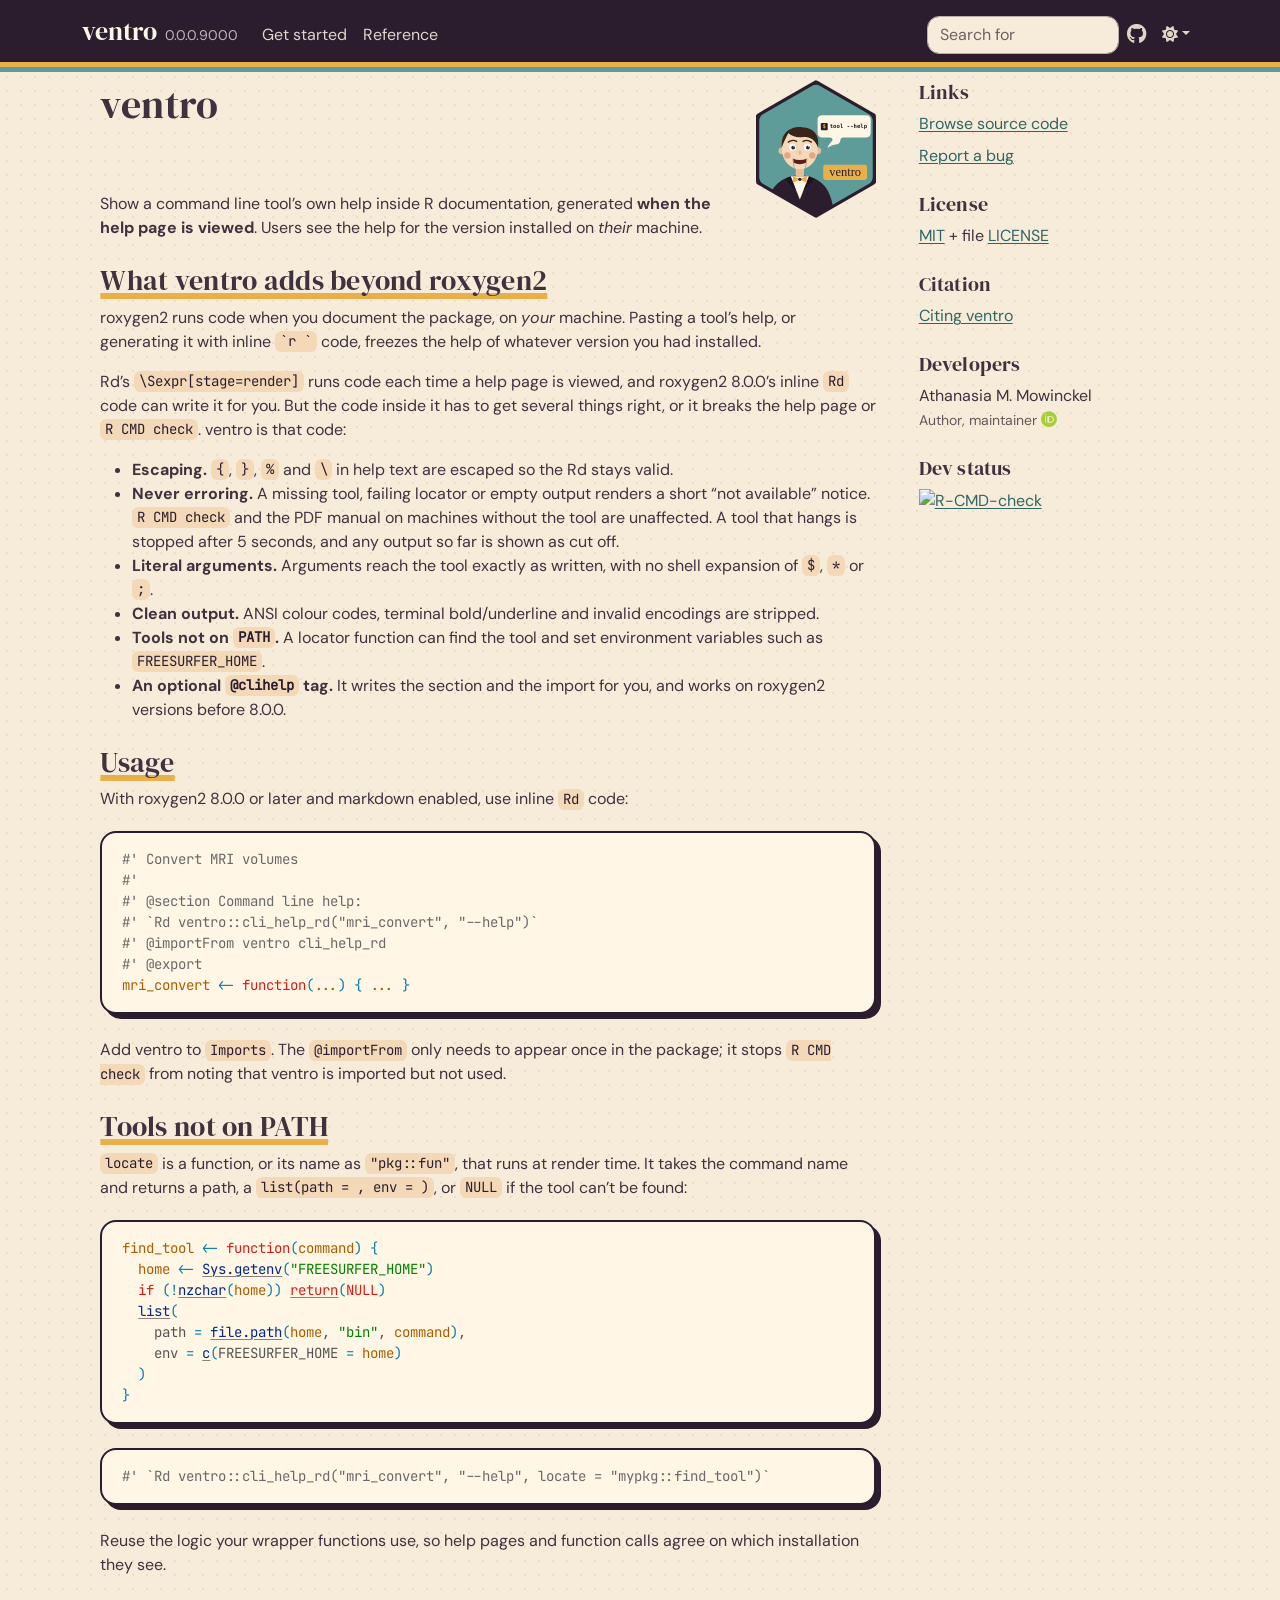
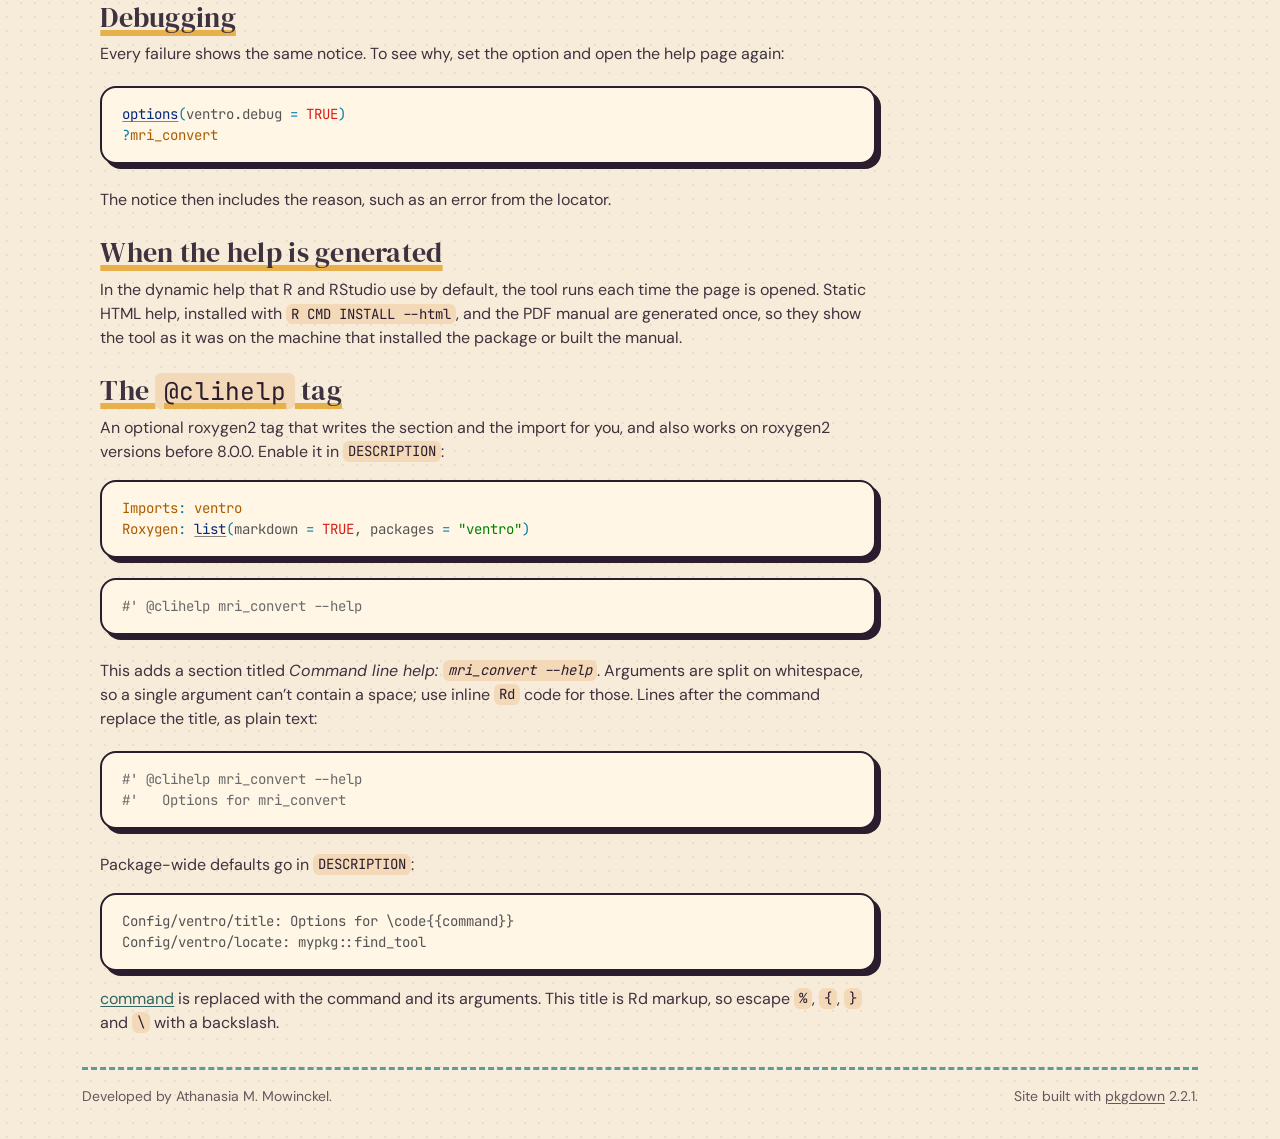
==== commit 672b22bf: "Deploying to gh-pages from @ drmowinckels/ventro@854f4b58c9ca154ca56693a9354d62ae31eadae5 🚀" ====
--- a/index.html
+++ b/index.html
@@ -7,9 +7,9 @@
 <title>Let Command Line Tools Speak in R Help Pages • ventro</title>
 <script src="lightswitch.js"></script><script src="deps/jquery-3.6.0/jquery-3.6.0.min.js"></script><meta name="viewport" content="width=device-width, initial-scale=1, shrink-to-fit=no">
 <link href="deps/bootstrap-5.3.8/bootstrap.min.css" rel="stylesheet">
-<script src="deps/bootstrap-5.3.8/bootstrap.bundle.min.js"></script><link href="deps/DM_Sans-0.4.10/font.css" rel="stylesheet">
-<link href="deps/JetBrains_Mono-0.4.10/font.css" rel="stylesheet">
-<link href="deps/DM_Serif_Display-0.4.10/font.css" rel="stylesheet">
+<script src="deps/bootstrap-5.3.8/bootstrap.bundle.min.js"></script><link href="deps/DM_Sans-0.5.0/font.css" rel="stylesheet">
+<link href="deps/JetBrains_Mono-0.5.0/font.css" rel="stylesheet">
+<link href="deps/DM_Serif_Display-0.5.0/font.css" rel="stylesheet">
 <link href="deps/font-awesome-6.5.2/css/all.min.css" rel="stylesheet">
 <link href="deps/font-awesome-6.5.2/css/v4-shims.min.css" rel="stylesheet">
 <script src="deps/headroom-0.11.0/headroom.min.js"></script><script src="deps/headroom-0.11.0/jQuery.headroom.min.js"></script><script src="deps/bootstrap-toc-1.0.1/bootstrap-toc.min.js"></script><script src="deps/clipboard.js-2.0.11/clipboard.min.js"></script><script src="deps/search-1.0.0/autocomplete.jquery.min.js"></script><script src="deps/search-1.0.0/fuse.min.js"></script><script src="deps/search-1.0.0/mark.min.js"></script><!-- pkgdown --><script src="pkgdown.js"></script><meta property="og:title" content="Let Command Line Tools Speak in R Help Pages">
@@ -65,7 +65,11 @@
 <!-- badges: start -->
 
 <p>Show a command line tool’s own help inside R documentation, generated <strong>when the help page is viewed</strong>. Users see the help for the version installed on <em>their</em> machine.</p>
-<p>roxygen2 can already run code at render time. ventro handles what that code has to get right:</p>
+<div class="section level2">
+<h2 id="what-ventro-adds-beyond-roxygen2">What ventro adds beyond roxygen2<a class="anchor" aria-label="anchor" href="#what-ventro-adds-beyond-roxygen2"></a>
+</h2>
+<p>roxygen2 runs code when you document the package, on <em>your</em> machine. Pasting a tool’s help, or generating it with inline <code>`r `</code> code, freezes the help of whatever version you had installed.</p>
+<p>Rd’s <code>\Sexpr[stage=render]</code> runs code each time a help page is viewed, and roxygen2 8.0.0’s inline <code>Rd</code> code can write it for you. But the code inside it has to get several things right, or it breaks the help page or <code>R CMD check</code>. ventro is that code:</p>
 <ul>
 <li>
 <strong>Escaping.</strong> <code>{</code>, <code>}</code>, <code>%</code> and <code>\</code> in help text are escaped so the Rd stays valid.</li>
@@ -77,7 +81,10 @@
 <strong>Clean output.</strong> ANSI colour codes, terminal bold/underline and invalid encodings are stripped.</li>
 <li>
 <strong>Tools not on <code>PATH</code>.</strong> A locator function can find the tool and set environment variables such as <code>FREESURFER_HOME</code>.</li>
-</ul>
+<li>
+<strong>An optional <code>@clihelp</code> tag.</strong> It writes the section and the import for you, and works on roxygen2 versions before 8.0.0.</li>
+</ul>
+</div>
 <div class="section level2">
 <h2 id="usage">Usage<a class="anchor" aria-label="anchor" href="#usage"></a>
 </h2>
--- a/deps/DM_Sans-0.5.0/font.css
+++ b/deps/DM_Sans-0.5.0/font.css
@@ -0,0 +1,72 @@
+/* latin-ext */
+@font-face {
+  font-family: 'DM Sans';
+  font-style: italic;
+  font-weight: 400;
+  font-display: swap;
+  src: url(b3cfdc5ec8ea3e4fd1a31e057060a741.woff2) format('woff2');
+  unicode-range: U+0100-02BA, U+02BD-02C5, U+02C7-02CC, U+02CE-02D7, U+02DD-02FF, U+0304, U+0308, U+0329, U+1D00-1DBF, U+1E00-1E9F, U+1EF2-1EFF, U+2020, U+20A0-20AB, U+20AD-20C4, U+2113, U+2C60-2C7F, U+A720-A7FF;
+}
+/* latin */
+@font-face {
+  font-family: 'DM Sans';
+  font-style: italic;
+  font-weight: 400;
+  font-display: swap;
+  src: url(8bf7ac2f80bffd4e93916ebf48a3d561.woff2) format('woff2');
+  unicode-range: U+0000-00FF, U+0131, U+0152-0153, U+02BB-02BC, U+02C6, U+02DA, U+02DC, U+0304, U+0308, U+0329, U+2000-206F, U+20AC, U+2122, U+2191, U+2193, U+2212, U+2215, U+FEFF, U+FFFD;
+}
+/* latin-ext */
+@font-face {
+  font-family: 'DM Sans';
+  font-style: italic;
+  font-weight: 700;
+  font-display: swap;
+  src: url(b3cfdc5ec8ea3e4fd1a31e057060a741.woff2) format('woff2');
+  unicode-range: U+0100-02BA, U+02BD-02C5, U+02C7-02CC, U+02CE-02D7, U+02DD-02FF, U+0304, U+0308, U+0329, U+1D00-1DBF, U+1E00-1E9F, U+1EF2-1EFF, U+2020, U+20A0-20AB, U+20AD-20C4, U+2113, U+2C60-2C7F, U+A720-A7FF;
+}
+/* latin */
+@font-face {
+  font-family: 'DM Sans';
+  font-style: italic;
+  font-weight: 700;
+  font-display: swap;
+  src: url(8bf7ac2f80bffd4e93916ebf48a3d561.woff2) format('woff2');
+  unicode-range: U+0000-00FF, U+0131, U+0152-0153, U+02BB-02BC, U+02C6, U+02DA, U+02DC, U+0304, U+0308, U+0329, U+2000-206F, U+20AC, U+2122, U+2191, U+2193, U+2212, U+2215, U+FEFF, U+FFFD;
+}
+/* latin-ext */
+@font-face {
+  font-family: 'DM Sans';
+  font-style: normal;
+  font-weight: 400;
+  font-display: swap;
+  src: url(104f7654d29b80e2b9cf6e6bca92c62a.woff2) format('woff2');
+  unicode-range: U+0100-02BA, U+02BD-02C5, U+02C7-02CC, U+02CE-02D7, U+02DD-02FF, U+0304, U+0308, U+0329, U+1D00-1DBF, U+1E00-1E9F, U+1EF2-1EFF, U+2020, U+20A0-20AB, U+20AD-20C4, U+2113, U+2C60-2C7F, U+A720-A7FF;
+}
+/* latin */
+@font-face {
+  font-family: 'DM Sans';
+  font-style: normal;
+  font-weight: 400;
+  font-display: swap;
+  src: url(30d22cd0f72485933abd4c5caac6e177.woff2) format('woff2');
+  unicode-range: U+0000-00FF, U+0131, U+0152-0153, U+02BB-02BC, U+02C6, U+02DA, U+02DC, U+0304, U+0308, U+0329, U+2000-206F, U+20AC, U+2122, U+2191, U+2193, U+2212, U+2215, U+FEFF, U+FFFD;
+}
+/* latin-ext */
+@font-face {
+  font-family: 'DM Sans';
+  font-style: normal;
+  font-weight: 700;
+  font-display: swap;
+  src: url(104f7654d29b80e2b9cf6e6bca92c62a.woff2) format('woff2');
+  unicode-range: U+0100-02BA, U+02BD-02C5, U+02C7-02CC, U+02CE-02D7, U+02DD-02FF, U+0304, U+0308, U+0329, U+1D00-1DBF, U+1E00-1E9F, U+1EF2-1EFF, U+2020, U+20A0-20AB, U+20AD-20C4, U+2113, U+2C60-2C7F, U+A720-A7FF;
+}
+/* latin */
+@font-face {
+  font-family: 'DM Sans';
+  font-style: normal;
+  font-weight: 700;
+  font-display: swap;
+  src: url(30d22cd0f72485933abd4c5caac6e177.woff2) format('woff2');
+  unicode-range: U+0000-00FF, U+0131, U+0152-0153, U+02BB-02BC, U+02C6, U+02DA, U+02DC, U+0304, U+0308, U+0329, U+2000-206F, U+20AC, U+2122, U+2191, U+2193, U+2212, U+2215, U+FEFF, U+FFFD;
+}
--- a/deps/JetBrains_Mono-0.5.0/font.css
+++ b/deps/JetBrains_Mono-0.5.0/font.css
@@ -0,0 +1,54 @@
+/* cyrillic-ext */
+@font-face {
+  font-family: 'JetBrains Mono';
+  font-style: normal;
+  font-weight: 400;
+  font-display: swap;
+  src: url(42e970fbe96733f42fda382cd7e11725.woff2) format('woff2');
+  unicode-range: U+0460-052F, U+1C80-1C8A, U+20B4, U+2DE0-2DFF, U+A640-A69F, U+FE2E-FE2F;
+}
+/* cyrillic */
+@font-face {
+  font-family: 'JetBrains Mono';
+  font-style: normal;
+  font-weight: 400;
+  font-display: swap;
+  src: url(080daf94710e7a5c4302640c7e25a998.woff2) format('woff2');
+  unicode-range: U+0301, U+0400-045F, U+0490-0491, U+04B0-04B1, U+2116;
+}
+/* greek */
+@font-face {
+  font-family: 'JetBrains Mono';
+  font-style: normal;
+  font-weight: 400;
+  font-display: swap;
+  src: url(99ef913ed4147108e1abc01597dadf8f.woff2) format('woff2');
+  unicode-range: U+0370-0377, U+037A-037F, U+0384-038A, U+038C, U+038E-03A1, U+03A3-03FF;
+}
+/* vietnamese */
+@font-face {
+  font-family: 'JetBrains Mono';
+  font-style: normal;
+  font-weight: 400;
+  font-display: swap;
+  src: url(c0b26d60da866098673e8f44baaa9abd.woff2) format('woff2');
+  unicode-range: U+0102-0103, U+0110-0111, U+0128-0129, U+0168-0169, U+01A0-01A1, U+01AF-01B0, U+0300-0301, U+0303-0304, U+0308-0309, U+0323, U+0329, U+1EA0-1EF9, U+20AB;
+}
+/* latin-ext */
+@font-face {
+  font-family: 'JetBrains Mono';
+  font-style: normal;
+  font-weight: 400;
+  font-display: swap;
+  src: url(41681a9739b3819a866c251d1f07b073.woff2) format('woff2');
+  unicode-range: U+0100-02BA, U+02BD-02C5, U+02C7-02CC, U+02CE-02D7, U+02DD-02FF, U+0304, U+0308, U+0329, U+1D00-1DBF, U+1E00-1E9F, U+1EF2-1EFF, U+2020, U+20A0-20AB, U+20AD-20C4, U+2113, U+2C60-2C7F, U+A720-A7FF;
+}
+/* latin */
+@font-face {
+  font-family: 'JetBrains Mono';
+  font-style: normal;
+  font-weight: 400;
+  font-display: swap;
+  src: url(ac5f0ba4199d3b8eec74992613c86278.woff2) format('woff2');
+  unicode-range: U+0000-00FF, U+0131, U+0152-0153, U+02BB-02BC, U+02C6, U+02DA, U+02DC, U+0304, U+0308, U+0329, U+2000-206F, U+20AC, U+2122, U+2191, U+2193, U+2212, U+2215, U+FEFF, U+FFFD;
+}
--- a/deps/DM_Serif_Display-0.5.0/font.css
+++ b/deps/DM_Serif_Display-0.5.0/font.css
@@ -0,0 +1,18 @@
+/* latin-ext */
+@font-face {
+  font-family: 'DM Serif Display';
+  font-style: normal;
+  font-weight: 400;
+  font-display: swap;
+  src: url(6975ccd7a8cde2f7b0d657087d0c0b93.woff2) format('woff2');
+  unicode-range: U+0100-02BA, U+02BD-02C5, U+02C7-02CC, U+02CE-02D7, U+02DD-02FF, U+0304, U+0308, U+0329, U+1D00-1DBF, U+1E00-1E9F, U+1EF2-1EFF, U+2020, U+20A0-20AB, U+20AD-20C4, U+2113, U+2C60-2C7F, U+A720-A7FF;
+}
+/* latin */
+@font-face {
+  font-family: 'DM Serif Display';
+  font-style: normal;
+  font-weight: 400;
+  font-display: swap;
+  src: url(5dd21d50d01106652411d7e0617e19d1.woff2) format('woff2');
+  unicode-range: U+0000-00FF, U+0131, U+0152-0153, U+02BB-02BC, U+02C6, U+02DA, U+02DC, U+0304, U+0308, U+0329, U+2000-206F, U+20AC, U+2122, U+2191, U+2193, U+2212, U+2215, U+FEFF, U+FFFD;
+}
